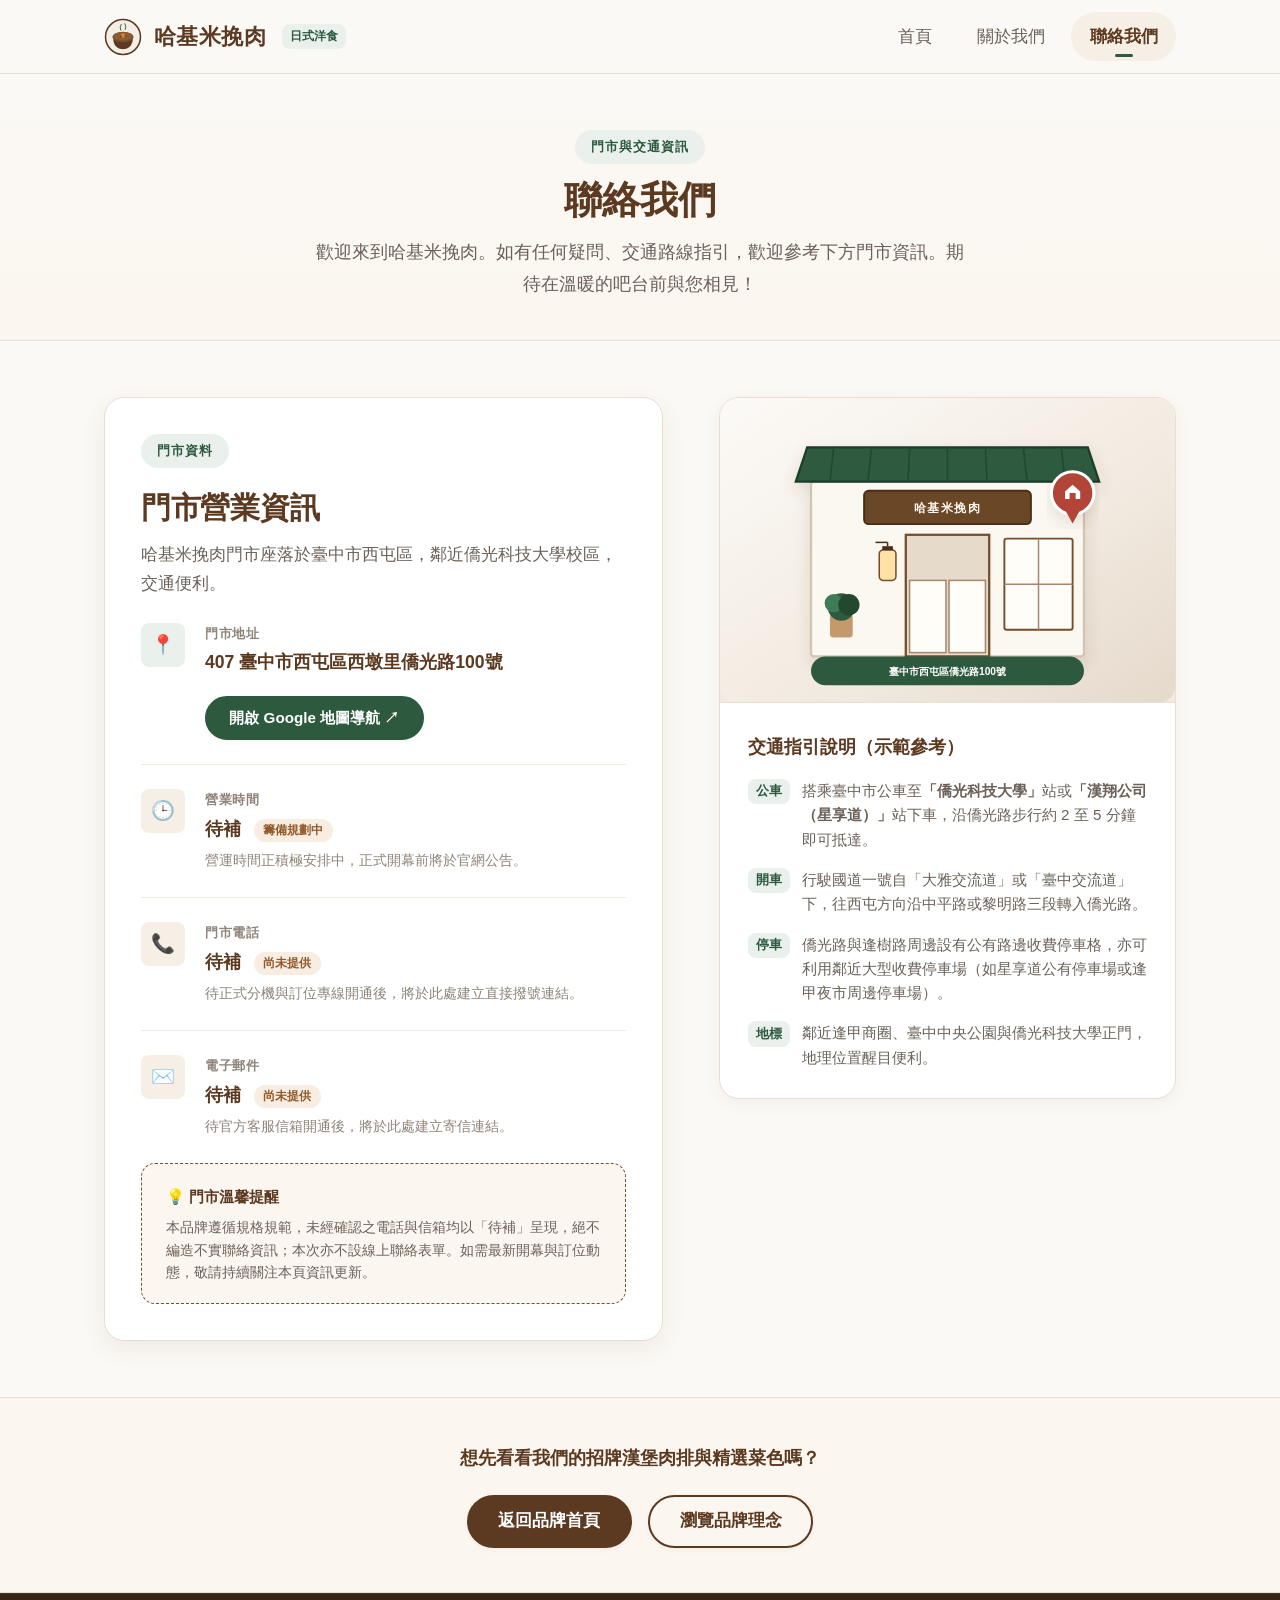
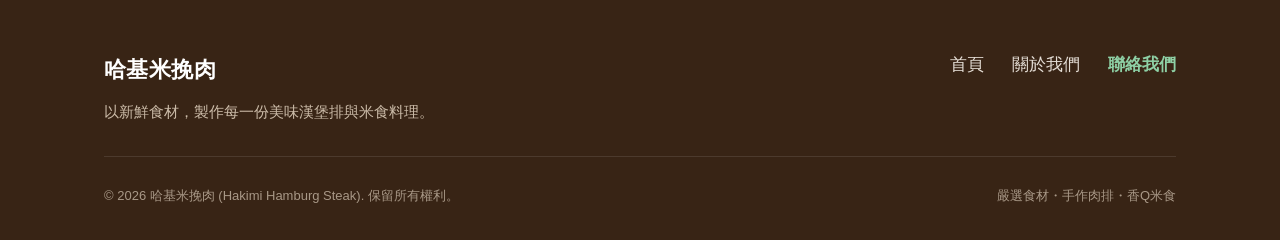
==== pages/contact.html @ 4207c97f "Add SVG assets, JavaScript functionality, and HTML pages for the Hakimi Hamburg Steak website - Crea" ====
<!DOCTYPE html>
<html lang="zh-Hant">
<head>
  <meta charset="UTF-8">
  <meta name="viewport" content="width=device-width, initial-scale=1.0">
  <meta name="description" content="聯絡哈基米挽肉｜門市地址位於407臺中市西屯區西墩里僑光路100號。提供Google地圖導航連結、大眾運輸與停車交通指引。歡迎蒞臨品嚐現烤手作漢堡排料理。">
  <title>聯絡我們｜哈基米挽肉 - 門市與交通資訊</title>
  <!-- 共用樣式表 -->
  <link rel="stylesheet" href="assets/css/site.css">
</head>
<body>

  <!-- 全站共用頂部導覽列 -->
  <header class="site-header">
    <div class="container header-container">
      <!-- 品牌標誌 (連回首頁) -->
      <a href="index.html" class="brand-logo" title="回哈基米挽肉首頁">
        <img src="assets/images/logo.svg" alt="哈基米挽肉品牌標誌" class="brand-icon">
        <span>哈基米挽肉</span>
        <span class="brand-badge">日式洋食</span>
      </a>

      <!-- 手機版展開 / 收合選單按鈕 -->
      <button type="button" class="nav-toggle" aria-label="開啟選單" aria-expanded="false" aria-controls="primary-nav">
        <span class="nav-toggle-bar"></span>
        <span class="nav-toggle-bar"></span>
        <span class="nav-toggle-bar"></span>
      </button>

      <!-- 導覽選單 (標示目前所在頁面：聯絡我們) -->
      <nav id="primary-nav" class="nav-menu" aria-label="主要導覽">
        <a href="index.html" class="nav-link">首頁</a>
        <a href="about.html" class="nav-link">關於我們</a>
        <a href="contact.html" class="nav-link active" aria-current="page">聯絡我們</a>
      </nav>
    </div>
  </header>

  <!-- 主要內容區 -->
  <main class="main-content">

    <!-- 1. 頁面標題與簡介 (Page Banner) -->
    <section class="page-banner">
      <div class="container">
        <span class="section-tag">門市與交通資訊</span>
        <h1 class="page-title">聯絡我們</h1>
        <p class="page-subtitle">
          歡迎來到哈基米挽肉。如有任何疑問、交通路線指引，歡迎參考下方門市資訊。期待在溫暖的吧台前與您相見！
        </p>
      </div>
    </section>

    <!-- 2. 聯絡資訊與交通導引版面 (Contact Layout) -->
    <section class="section">
      <div class="container">
        <div class="contact-layout">

          <!-- 左欄：官方門市資訊卡片 -->
          <div class="contact-card">
            <span class="section-tag">門市資料</span>
            <h2 class="section-title" style="margin-top: 0.5rem;">門市營業資訊</h2>
            <p class="section-desc">
              哈基米挽肉門市座落於臺中市西屯區，鄰近僑光科技大學校區，交通便利。
            </p>

            <div class="info-list">
              <!-- 地址 (含實際 Google 地圖連結) -->
              <div class="info-item">
                <div class="info-icon-wrapper green" aria-hidden="true">
                  📍
                </div>
                <div class="info-detail">
                  <div class="info-label">門市地址</div>
                  <div class="info-value">407 臺中市西屯區西墩里僑光路100號</div>
                  <div class="map-btn-wrapper">
                    <!-- 有實際地址後建立的 Google 地圖外部導航連結 -->
                    <a href="https://www.google.com/maps/search/?api=1&query=407臺中市西屯區西墩里僑光路100號" 
                       target="_blank" 
                       rel="noopener noreferrer" 
                       class="btn btn-secondary" 
                       style="font-size: 0.95rem; padding: 0.65rem 1.4rem;">
                      開啟 Google 地圖導航 ↗
                    </a>
                  </div>
                </div>
              </div>

              <!-- 營業時間 (依規定標示為待補，不編造資訊) -->
              <div class="info-item">
                <div class="info-icon-wrapper" aria-hidden="true">
                  🕒
                </div>
                <div class="info-detail">
                  <div class="info-label">營業時間</div>
                  <div class="info-value">
                    待補
                    <span class="info-status-tag">籌備規劃中</span>
                  </div>
                  <p style="font-size: 0.9rem; color: var(--color-text-light); margin-top: 0.35rem;">
                    營運時間正積極安排中，正式開幕前將於官網公告。
                  </p>
                </div>
              </div>

              <!-- 門市電話 (依規定標示為待補，不建撥號連結) -->
              <div class="info-item">
                <div class="info-icon-wrapper" aria-hidden="true">
                  📞
                </div>
                <div class="info-detail">
                  <div class="info-label">門市電話</div>
                  <div class="info-value">
                    待補
                    <span class="info-status-tag">尚未提供</span>
                  </div>
                  <p style="font-size: 0.9rem; color: var(--color-text-light); margin-top: 0.35rem;">
                    待正式分機與訂位專線開通後，將於此處建立直接撥號連結。
                  </p>
                </div>
              </div>

              <!-- 電子郵件 (依規定標示為待補，不建寄信連結) -->
              <div class="info-item">
                <div class="info-icon-wrapper" aria-hidden="true">
                  ✉️
                </div>
                <div class="info-detail">
                  <div class="info-label">電子郵件</div>
                  <div class="info-value">
                    待補
                    <span class="info-status-tag">尚未提供</span>
                  </div>
                  <p style="font-size: 0.9rem; color: var(--color-text-light); margin-top: 0.35rem;">
                    待官方客服信箱開通後，將於此處建立寄信連結。
                  </p>
                </div>
              </div>
            </div>

            <!-- 說明備註方塊 -->
            <div class="notice-box">
              <div class="notice-title">💡 門市溫馨提醒</div>
              <p class="notice-text">
                本品牌遵循規格規範，未經確認之電話與信箱均以「待補」呈現，絕不編造不實聯絡資訊；本次亦不設線上聯絡表單。如需最新開幕與訂位動態，敬請持續關注本頁資訊更新。
              </p>
            </div>
          </div>

          <!-- 右欄：門市地圖引導與周邊交通指引 -->
          <div class="guide-card">
            <div class="guide-media">
              <img src="assets/images/contact-store.svg" alt="哈基米挽肉門市外觀與地理位置示意圖" loading="lazy">
            </div>
            <div class="guide-body">
              <h4>交通指引說明（示範參考）</h4>
              <div class="guide-list">
                <div class="guide-item">
                  <span class="guide-item-badge">公車</span>
                  <div>
                    搭乘臺中市公車至<strong>「僑光科技大學」</strong>站或<strong>「漢翔公司（星享道）」</strong>站下車，沿僑光路步行約 2 至 5 分鐘即可抵達。
                  </div>
                </div>

                <div class="guide-item">
                  <span class="guide-item-badge">開車</span>
                  <div>
                    行駛國道一號自「大雅交流道」或「臺中交流道」下，往西屯方向沿中平路或黎明路三段轉入僑光路。
                  </div>
                </div>

                <div class="guide-item">
                  <span class="guide-item-badge">停車</span>
                  <div>
                    僑光路與逢樹路周邊設有公有路邊收費停車格，亦可利用鄰近大型收費停車場（如星享道公有停車場或逢甲夜市周邊停車場）。
                  </div>
                </div>

                <div class="guide-item">
                  <span class="guide-item-badge">地標</span>
                  <div>
                    鄰近逢甲商圈、臺中中央公園與僑光科技大學正門，地理位置醒目便利。
                  </div>
                </div>
              </div>
            </div>
          </div>

        </div>
      </div>
    </section>

    <!-- 3. 返回首頁與導向區塊 -->
    <section class="section-warm" style="text-align: center; padding: 2.75rem 1.5rem;">
      <div class="container">
        <p style="font-size: 1.15rem; color: var(--color-primary); font-weight: 600; margin-bottom: 1.25rem;">
          想先看看我們的招牌漢堡肉排與精選菜色嗎？
        </p>
        <div class="btn-group" style="justify-content: center;">
          <a href="index.html" class="btn btn-primary">返回品牌首頁</a>
          <a href="about.html" class="btn btn-outline">瀏覽品牌理念</a>
        </div>
      </div>
    </section>

  </main>

  <!-- 全站共用頁尾 -->
  <footer class="site-footer">
    <div class="container">
      <div class="footer-top">
        <div class="footer-brand">
          <div class="footer-brand-title">哈基米挽肉</div>
          <p class="footer-brand-slogan">以新鮮食材，製作每一份美味漢堡排與米食料理。</p>
        </div>
        <!-- 頁尾頁面連結 -->
        <nav class="footer-nav" aria-label="頁尾導覽">
          <a href="index.html" class="footer-nav-link">首頁</a>
          <a href="about.html" class="footer-nav-link">關於我們</a>
          <a href="contact.html" class="footer-nav-link active">聯絡我們</a>
        </nav>
      </div>
      <div class="footer-bottom">
        <p>© 2026 哈基米挽肉 (Hakimi Hamburg Steak). 保留所有權利。</p>
        <p>嚴選食材・手作肉排・香Q米食</p>
      </div>
    </div>
  </footer>

  <!-- 共用 JavaScript -->
  <script src="assets/js/site.js"></script>
</body>
</html>
---- pages/assets/css/site.css ----
/* ==========================================================================
   哈基米挽肉 品牌官方網站共用樣式表 (site.css)
   風格方向：溫暖、自然、簡潔、質感
   主配色：咖啡棕 (#5c3a21)、米白 (#fbf9f5 / #f5eee4)、深綠點綴 (#2d5a3f)
   ========================================================================== */

/* 1. CSS 變數系統與重設 */
:root {
  /* 品牌色彩變數 */
  --color-primary: #5c3a21;         /* 醇厚咖啡棕 - 主標題、重點強調 */
  --color-primary-dark: #3f2615;    /* 深咖啡棕 - Hover 與深底色 */
  --color-primary-light: #7b4f2e;   /* 淺咖啡棕 - 次要品牌元素 */
  --color-secondary: #2d5a3f;       /* 自然深綠 - 點綴、標籤、按鈕重點 */
  --color-secondary-hover: #21432e; /* 深綠 Hover */
  --color-secondary-soft: #eaf1ec;  /* 淺綠柔和底色 */
  
  /* 背景與表面層次 */
  --color-bg: #fbf9f5;              /* 溫暖米白主背景 */
  --color-surface: #ffffff;         /* 純白卡片表面 */
  --color-surface-warm: #f6efe6;    /* 溫暖米褐卡片底色 */
  --color-surface-soft: #fbf6ef;    /* 淺米色區塊底色 */

  /* 文字色彩 */
  --color-text-main: #2d2621;       /* 主要內文深灰褐，比純黑溫潤且對比高 */
  --color-text-muted: #6b6158;      /* 次要輔助文字、說明文字 */
  --color-text-light: #8e8378;      /* 備註與微小說明 */
  --color-text-on-dark: #ffffff;    /* 深底反白文字 */
  
  /* 邊框與裝飾線條 */
  --color-border: #e8ded3;          /* 卡片與分隔線細緻邊框 */
  --color-border-light: #f1eae2;    /* 淺淡分隔線 */

  /* 字體家族與大小尺度 */
  --font-family-base: -apple-system, BlinkMacSystemFont, "Segoe UI", "PingFang TC", "Noto Sans TC", "Microsoft JhengHei", "Heiti TC", sans-serif;
  --font-size-xs: 0.8125rem;        /* 13px */
  --font-size-sm: 0.9375rem;        /* 15px */
  --font-size-base: 1.0625rem;      /* 17px - 舒適閱讀字級 */
  --font-size-md: 1.25rem;          /* 20px */
  --font-size-lg: 1.5rem;           /* 24px */
  --font-size-xl: 1.875rem;         /* 30px */
  --font-size-xxl: 2.375rem;        /* 38px */
  --font-size-hero: 2.875rem;       /* 46px */

  /* 間距尺度 */
  --space-xs: 0.5rem;
  --space-sm: 0.75rem;
  --space-md: 1.25rem;
  --space-lg: 2rem;
  --space-xl: 3.5rem;
  --space-xxl: 5rem;

  /* 圓角與陰影 */
  --radius-sm: 8px;
  --radius-md: 14px;
  --radius-lg: 20px;
  --radius-full: 9999px;
  --shadow-subtle: 0 4px 18px rgba(92, 58, 33, 0.05);
  --shadow-card: 0 8px 24px rgba(92, 58, 33, 0.08);
  --shadow-hover: 0 14px 32px rgba(92, 58, 33, 0.12);

  /* 版面容器寬度 */
  --container-max-width: 1120px;
  --header-height: 74px;
  
  /* 動畫轉場 */
  --transition-fast: 0.2s ease;
  --transition-normal: 0.3s ease;
}

/* 全域盒模型與重設 */
*, *::before, *::after {
  box-sizing: border-box;
  margin: 0;
  padding: 0;
}

html {
  font-size: 16px;
  scroll-behavior: smooth;
  -webkit-text-size-adjust: 100%;
}

body {
  font-family: var(--font-family-base);
  font-size: var(--font-size-base);
  line-height: 1.75;
  color: var(--color-text-main);
  background-color: var(--color-bg);
  min-height: 100vh;
  display: flex;
  flex-direction: column;
  overflow-x: hidden;
}

/* 圖片與多媒體通用設定 */
img, svg {
  display: block;
  max-width: 100%;
  height: auto;
}

a {
  color: inherit;
  text-decoration: none;
  transition: color var(--transition-fast);
}

ul, ol {
  list-style: none;
}

button {
  font-family: inherit;
  border: none;
  background: none;
  cursor: pointer;
}

/* 2. 版面容器與排版元件 */
.container {
  width: 100%;
  max-width: var(--container-max-width);
  margin-left: auto;
  margin-right: auto;
  padding-left: 1.5rem;
  padding-right: 1.5rem;
}

.main-content {
  flex: 1 0 auto;
}

.section {
  padding-top: var(--space-xl);
  padding-bottom: var(--space-xl);
}

.section-warm {
  background-color: var(--color-surface-soft);
  border-top: 1px solid var(--color-border);
  border-bottom: 1px solid var(--color-border);
}

.section-header {
  text-align: center;
  max-width: 680px;
  margin: 0 auto var(--space-xl);
}

.section-tag {
  display: inline-block;
  font-size: var(--font-size-xs);
  font-weight: 700;
  color: var(--color-secondary);
  background-color: var(--color-secondary-soft);
  padding: 0.35rem 1rem;
  border-radius: var(--radius-full);
  letter-spacing: 0.08em;
  text-transform: uppercase;
  margin-bottom: var(--space-sm);
}

.section-title {
  font-size: var(--font-size-xl);
  color: var(--color-primary);
  font-weight: 700;
  line-height: 1.35;
  margin-bottom: var(--space-sm);
  letter-spacing: -0.01em;
}

.section-desc {
  font-size: var(--font-size-base);
  color: var(--color-text-muted);
  line-height: 1.7;
}

/* 3. 按鈕元件系統 (Buttons) */
.btn-group {
  display: flex;
  flex-wrap: wrap;
  gap: 1rem;
  align-items: center;
}

.btn {
  display: inline-flex;
  align-items: center;
  justify-content: center;
  padding: 0.85rem 1.85rem;
  font-size: var(--font-size-base);
  font-weight: 600;
  border-radius: var(--radius-full);
  text-align: center;
  cursor: pointer;
  transition: all var(--transition-normal);
  line-height: 1.3;
  box-shadow: 0 2px 6px rgba(0, 0, 0, 0.04);
}

.btn-primary {
  background-color: var(--color-primary);
  color: var(--color-text-on-dark);
  border: 2px solid var(--color-primary);
}

.btn-primary:hover,
.btn-primary:focus-visible {
  background-color: var(--color-primary-dark);
  border-color: var(--color-primary-dark);
  transform: translateY(-2px);
  box-shadow: var(--shadow-card);
}

.btn-secondary {
  background-color: var(--color-secondary);
  color: var(--color-text-on-dark);
  border: 2px solid var(--color-secondary);
}

.btn-secondary:hover,
.btn-secondary:focus-visible {
  background-color: var(--color-secondary-hover);
  border-color: var(--color-secondary-hover);
  transform: translateY(-2px);
  box-shadow: var(--shadow-card);
}

.btn-outline {
  background-color: transparent;
  color: var(--color-primary);
  border: 2px solid var(--color-primary);
}

.btn-outline:hover,
.btn-outline:focus-visible {
  background-color: var(--color-primary);
  color: var(--color-text-on-dark);
  transform: translateY(-2px);
}

/* 4. 網站頂部導覽列 (Site Header & Navigation) */
.site-header {
  position: sticky;
  top: 0;
  z-index: 1000;
  background-color: rgba(251, 249, 245, 0.96);
  backdrop-filter: blur(10px);
  -webkit-backdrop-filter: blur(10px);
  border-bottom: 1px solid var(--color-border);
  height: var(--header-height);
  transition: background-color var(--transition-normal), box-shadow var(--transition-normal);
}

.site-header.scrolled {
  box-shadow: var(--shadow-subtle);
}

.header-container {
  display: flex;
  align-items: center;
  justify-content: space-between;
  height: 100%;
}

/* 品牌標誌 */
.brand-logo {
  display: flex;
  align-items: center;
  gap: 0.75rem;
  font-weight: 700;
  font-size: 1.35rem;
  color: var(--color-primary);
  letter-spacing: 0.02em;
}

.brand-icon {
  width: 38px;
  height: 38px;
  border-radius: var(--radius-sm);
  flex-shrink: 0;
}

.brand-badge {
  font-size: 0.75rem;
  font-weight: 600;
  color: var(--color-secondary);
  background-color: var(--color-secondary-soft);
  padding: 0.15rem 0.5rem;
  border-radius: var(--radius-sm);
  margin-left: 0.25rem;
  letter-spacing: normal;
}

/* 電腦版導覽選單 */
.nav-menu {
  display: flex;
  align-items: center;
  gap: 0.5rem;
}

.nav-link {
  display: inline-block;
  padding: 0.6rem 1.15rem;
  font-size: var(--font-size-base);
  font-weight: 500;
  color: var(--color-text-muted);
  border-radius: var(--radius-full);
  position: relative;
  transition: all var(--transition-fast);
}

.nav-link:hover {
  color: var(--color-primary);
  background-color: rgba(92, 58, 33, 0.05);
}

/* 標示目前所在頁面 (Active State) */
.nav-link.active {
  color: var(--color-primary);
  font-weight: 700;
  background-color: var(--color-surface-warm);
}

.nav-link.active::after {
  content: "";
  position: absolute;
  bottom: 4px;
  left: 50%;
  transform: translateX(-50%);
  width: 18px;
  height: 2.5px;
  background-color: var(--color-secondary);
  border-radius: 2px;
}

/* 手機版選單切換按鈕 (Hamburger Button) */
.nav-toggle {
  display: none;
  width: 44px;
  height: 44px;
  padding: 10px 8px;
  flex-direction: column;
  justify-content: space-around;
  align-items: center;
  border-radius: var(--radius-sm);
  background-color: transparent;
  transition: background-color var(--transition-fast);
}

.nav-toggle:hover,
.nav-toggle:focus-visible {
  background-color: rgba(92, 58, 33, 0.08);
}

.nav-toggle-bar {
  width: 24px;
  height: 2.5px;
  background-color: var(--color-primary);
  border-radius: 2px;
  transition: all var(--transition-normal);
}

/* 選單開啟時的漢堡變形動畫 */
.nav-toggle.open .nav-toggle-bar:nth-child(1) {
  transform: translateY(7px) rotate(45deg);
}
.nav-toggle.open .nav-toggle-bar:nth-child(2) {
  opacity: 0;
  transform: scaleX(0);
}
.nav-toggle.open .nav-toggle-bar:nth-child(3) {
  transform: translateY(-7px) rotate(-45deg);
}

/* 5. 首頁專屬樣式 (index.html) */
/* Hero 主視覺區 */
.hero-section {
  padding-top: var(--space-xl);
  padding-bottom: var(--space-xl);
  background: linear-gradient(180deg, var(--color-bg) 0%, #f4ece2 100%);
  border-bottom: 1px solid var(--color-border);
}

.hero-grid {
  display: grid;
  grid-template-columns: 1fr 1fr;
  gap: var(--space-xl);
  align-items: center;
}

.hero-content {
  display: flex;
  flex-direction: column;
  gap: 1.25rem;
}

.hero-title {
  font-size: var(--font-size-hero);
  color: var(--color-primary);
  font-weight: 800;
  line-height: 1.25;
  letter-spacing: -0.02em;
}

.hero-subtitle {
  font-size: 1.15rem;
  color: var(--color-text-muted);
  line-height: 1.75;
}

.hero-media {
  position: relative;
  border-radius: var(--radius-lg);
  overflow: hidden;
  box-shadow: var(--shadow-card);
  border: 1px solid var(--color-border);
  background-color: #fbf9f5;
  transition: transform var(--transition-normal), box-shadow var(--transition-normal);
}

.hero-media:hover {
  transform: translateY(-4px);
  box-shadow: var(--shadow-hover);
}

/* 品牌簡介區塊 (Intro) */
.intro-grid {
  display: grid;
  grid-template-columns: 1fr 1fr;
  gap: var(--space-xl);
  align-items: center;
}

.intro-card {
  background-color: var(--color-surface);
  border: 1px solid var(--color-border);
  border-radius: var(--radius-lg);
  padding: var(--space-lg);
  box-shadow: var(--shadow-subtle);
}

.intro-highlight-box {
  background-color: var(--color-surface-warm);
  border-left: 4px solid var(--color-secondary);
  padding: 1.25rem 1.5rem;
  border-radius: 0 var(--radius-md) var(--radius-md) 0;
  margin-top: 1.25rem;
}

.intro-highlight-text {
  font-size: 1.05rem;
  font-weight: 600;
  color: var(--color-primary);
  line-height: 1.6;
}

/* 三項特色卡片區 (Features) */
.features-grid {
  display: grid;
  grid-template-columns: repeat(3, 1fr);
  gap: 1.75rem;
}

.feature-card {
  background-color: var(--color-surface);
  border: 1px solid var(--color-border);
  border-radius: var(--radius-md);
  overflow: hidden;
  box-shadow: var(--shadow-subtle);
  display: flex;
  flex-direction: column;
  transition: transform var(--transition-normal), box-shadow var(--transition-normal);
}

.feature-card:hover {
  transform: translateY(-6px);
  box-shadow: var(--shadow-hover);
  border-color: var(--color-primary-light);
}

.feature-img-wrapper {
  width: 100%;
  aspect-ratio: 4 / 3;
  overflow: hidden;
  background-color: #f2e9de;
}

.feature-img-wrapper img {
  width: 100%;
  height: 100%;
  object-fit: cover;
  transition: transform 0.5s ease;
}

.feature-card:hover .feature-img-wrapper img {
  transform: scale(1.04);
}

.feature-body {
  padding: 1.75rem 1.5rem;
  display: flex;
  flex-direction: column;
  flex: 1;
}

.feature-badge {
  align-self: flex-start;
  font-size: 0.75rem;
  font-weight: 700;
  color: var(--color-secondary);
  background-color: var(--color-secondary-soft);
  padding: 0.2rem 0.6rem;
  border-radius: var(--radius-full);
  margin-bottom: 0.75rem;
}

.feature-title {
  font-size: 1.25rem;
  color: var(--color-primary);
  font-weight: 700;
  margin-bottom: 0.75rem;
  line-height: 1.4;
}

.feature-desc {
  font-size: 0.975rem;
  color: var(--color-text-muted);
  line-height: 1.7;
}

/* 品牌標語橫幅區 (Slogan Banner) */
.slogan-banner {
  background-color: var(--color-primary);
  color: var(--color-text-on-dark);
  text-align: center;
  padding: var(--space-xl) 1.5rem;
  background-image: radial-gradient(circle at 50% 50%, rgba(255, 255, 255, 0.08) 0%, transparent 70%);
}

.slogan-tag {
  color: #d1beac;
  font-size: var(--font-size-sm);
  font-weight: 600;
  letter-spacing: 0.1em;
  margin-bottom: 0.75rem;
}

.slogan-title {
  font-size: var(--font-size-xl);
  font-weight: 700;
  margin-bottom: 1.25rem;
  line-height: 1.4;
  color: #fffaf4;
}

/* 6. 關於我們專屬樣式 (about.html) */
/* 頁面標題通用橫幅 */
.page-banner {
  padding: var(--space-xl) 0 2.5rem;
  text-align: center;
  background: linear-gradient(180deg, var(--color-bg) 0%, var(--color-surface-soft) 100%);
  border-bottom: 1px solid var(--color-border);
}

.page-title {
  font-size: var(--font-size-xxl);
  color: var(--color-primary);
  font-weight: 800;
  line-height: 1.3;
  margin-bottom: 0.75rem;
}

.page-subtitle {
  font-size: 1.125rem;
  color: var(--color-text-muted);
  max-width: 650px;
  margin: 0 auto;
}

/* 品牌故事雙欄排版 */
.story-grid {
  display: grid;
  grid-template-columns: 1fr 1fr;
  gap: var(--space-xl);
  align-items: center;
}

.story-media {
  border-radius: var(--radius-lg);
  overflow: hidden;
  box-shadow: var(--shadow-card);
  border: 1px solid var(--color-border);
}

.story-content h3 {
  font-size: var(--font-size-lg);
  color: var(--color-primary);
  margin-bottom: 1rem;
  font-weight: 700;
}

.story-content p {
  color: var(--color-text-muted);
  margin-bottom: 1.25rem;
  line-height: 1.8;
}

/* 經營理念三卡片 */
.principles-grid {
  display: grid;
  grid-template-columns: repeat(3, 1fr);
  gap: 1.75rem;
}

.principle-card {
  background-color: var(--color-surface);
  border: 1px solid var(--color-border);
  border-radius: var(--radius-md);
  padding: 2rem 1.75rem;
  box-shadow: var(--shadow-subtle);
  position: relative;
  transition: transform var(--transition-normal), box-shadow var(--transition-normal);
}

.principle-card:hover {
  transform: translateY(-4px);
  box-shadow: var(--shadow-hover);
  border-color: var(--color-secondary);
}

.principle-number {
  font-size: 2.25rem;
  font-weight: 800;
  color: var(--color-secondary);
  line-height: 1;
  margin-bottom: 1rem;
  opacity: 0.85;
}

.principle-title {
  font-size: 1.2rem;
  color: var(--color-primary);
  font-weight: 700;
  margin-bottom: 0.75rem;
}

.principle-desc {
  font-size: 0.95rem;
  color: var(--color-text-muted);
  line-height: 1.7;
}

/* 環境介紹 */
.environment-box {
  background-color: var(--color-surface);
  border: 1px solid var(--color-border);
  border-radius: var(--radius-lg);
  overflow: hidden;
  box-shadow: var(--shadow-card);
  display: grid;
  grid-template-columns: 1fr 1fr;
}

.environment-media {
  min-height: 340px;
  background-color: #2d231c;
}

.environment-media img {
  width: 100%;
  height: 100%;
  object-fit: cover;
}

.environment-content {
  padding: 2.5rem;
  display: flex;
  flex-direction: column;
  justify-content: center;
}

.environment-content h3 {
  font-size: var(--font-size-lg);
  color: var(--color-primary);
  font-weight: 700;
  margin-bottom: 1rem;
  line-height: 1.4;
}

.environment-content p {
  color: var(--color-text-muted);
  line-height: 1.8;
  margin-bottom: 1.5rem;
}

/* 7. 聯絡我們專屬樣式 (contact.html) */
.contact-layout {
  display: grid;
  grid-template-columns: 1.1fr 0.9fr;
  gap: var(--space-xl);
  align-items: start;
}

.contact-card {
  background-color: var(--color-surface);
  border: 1px solid var(--color-border);
  border-radius: var(--radius-lg);
  padding: 2.25rem;
  box-shadow: var(--shadow-card);
}

.info-list {
  display: flex;
  flex-direction: column;
  gap: 1.5rem;
  margin-top: 1.5rem;
}

.info-item {
  display: flex;
  align-items: flex-start;
  gap: 1.25rem;
  padding-bottom: 1.5rem;
  border-bottom: 1px solid var(--color-border-light);
}

.info-item:last-child {
  padding-bottom: 0;
  border-bottom: none;
}

.info-icon-wrapper {
  width: 44px;
  height: 44px;
  border-radius: var(--radius-sm);
  background-color: var(--color-surface-warm);
  color: var(--color-primary);
  display: flex;
  align-items: center;
  justify-content: center;
  flex-shrink: 0;
  font-size: 1.2rem;
}

.info-icon-wrapper.green {
  background-color: var(--color-secondary-soft);
  color: var(--color-secondary);
}

.info-detail {
  flex: 1;
}

.info-label {
  font-size: var(--font-size-xs);
  font-weight: 700;
  color: var(--color-text-light);
  letter-spacing: 0.05em;
  text-transform: uppercase;
  margin-bottom: 0.25rem;
}

.info-value {
  font-size: 1.1rem;
  font-weight: 600;
  color: var(--color-primary);
  line-height: 1.5;
}

.info-status-tag {
  display: inline-block;
  font-size: 0.75rem;
  font-weight: 600;
  color: #925828;
  background-color: #f7ede2;
  padding: 0.15rem 0.6rem;
  border-radius: var(--radius-full);
  margin-left: 0.5rem;
  vertical-align: middle;
}

.map-btn-wrapper {
  margin-top: 1.25rem;
}

/* 交通指引卡片與側欄 */
.guide-card {
  background-color: var(--color-surface);
  border: 1px solid var(--color-border);
  border-radius: var(--radius-lg);
  overflow: hidden;
  box-shadow: var(--shadow-subtle);
  display: flex;
  flex-direction: column;
}

.guide-media {
  background-color: #f2eae0;
  border-bottom: 1px solid var(--color-border);
}

.guide-body {
  padding: 1.75rem;
}

.guide-body h4 {
  font-size: 1.15rem;
  color: var(--color-primary);
  font-weight: 700;
  margin-bottom: 1rem;
}

.guide-list {
  display: flex;
  flex-direction: column;
  gap: 1rem;
}

.guide-item {
  display: flex;
  gap: 0.75rem;
  font-size: 0.95rem;
  color: var(--color-text-muted);
  line-height: 1.6;
}

.guide-item-badge {
  font-weight: 700;
  color: var(--color-secondary);
  background-color: var(--color-secondary-soft);
  padding: 0.15rem 0.5rem;
  border-radius: var(--radius-sm);
  font-size: 0.8rem;
  height: fit-content;
  flex-shrink: 0;
}

.notice-box {
  background-color: var(--color-surface-soft);
  border: 1px dashed var(--color-primary-light);
  border-radius: var(--radius-md);
  padding: 1.25rem 1.5rem;
  margin-top: 1.5rem;
}

.notice-title {
  font-weight: 700;
  color: var(--color-primary);
  font-size: 0.95rem;
  margin-bottom: 0.35rem;
}

.notice-text {
  font-size: 0.875rem;
  color: var(--color-text-muted);
  line-height: 1.6;
}

/* 8. 網站頁尾 (Site Footer) */
.site-footer {
  background-color: #382415;
  color: #dfd5cb;
  border-top: 1px solid #4a3422;
  padding-top: var(--space-xl);
  padding-bottom: var(--space-lg);
  margin-top: auto;
}

.footer-top {
  display: flex;
  justify-content: space-between;
  align-items: flex-start;
  flex-wrap: wrap;
  gap: 2rem;
  padding-bottom: 2rem;
  border-bottom: 1px solid rgba(255, 255, 255, 0.1);
}

.footer-brand {
  max-width: 420px;
}

.footer-brand-title {
  font-size: 1.4rem;
  font-weight: 700;
  color: #ffffff;
  margin-bottom: 0.6rem;
  letter-spacing: 0.02em;
}

.footer-brand-slogan {
  font-size: 0.95rem;
  color: #cbbba8;
  line-height: 1.65;
}

.footer-nav {
  display: flex;
  gap: 1.75rem;
  align-items: center;
  flex-wrap: wrap;
}

.footer-nav-link {
  font-size: var(--font-size-base);
  font-weight: 500;
  color: #e5ded6;
  transition: color var(--transition-fast);
}

.footer-nav-link:hover,
.footer-nav-link:focus-visible {
  color: #ffffff;
  text-decoration: underline;
}

.footer-nav-link.active {
  color: #8ed0a5;
  font-weight: 700;
}

.footer-bottom {
  padding-top: 1.75rem;
  display: flex;
  justify-content: space-between;
  align-items: center;
  flex-wrap: wrap;
  gap: 1rem;
  font-size: var(--font-size-xs);
  color: #a89887;
}

/* 9. 響應式斷點設計 (Responsive Media Queries) */
@media (max-width: 992px) {
  :root {
    --font-size-hero: 2.375rem;
    --font-size-xxl: 2rem;
    --space-xl: 2.75rem;
  }

  .features-grid,
  .principles-grid {
    grid-template-columns: repeat(2, 1fr);
  }

  .environment-box {
    grid-template-columns: 1fr;
  }

  .environment-media {
    min-height: 260px;
  }

  .contact-layout {
    grid-template-columns: 1fr;
  }
}

@media (max-width: 768px) {
  :root {
    --font-size-hero: 2rem;
    --font-size-xl: 1.5rem;
    --header-height: 66px;
    --space-xl: 2.25rem;
  }

  /* 手機版導覽列切換 */
  .nav-toggle {
    display: flex;
  }

  .nav-menu {
    position: fixed;
    top: var(--header-height);
    left: 0;
    right: 0;
    background-color: rgba(251, 249, 245, 0.98);
    backdrop-filter: blur(12px);
    -webkit-backdrop-filter: blur(12px);
    flex-direction: column;
    align-items: stretch;
    padding: 1.5rem;
    gap: 0.75rem;
    border-bottom: 1px solid var(--color-border);
    box-shadow: 0 12px 30px rgba(0, 0, 0, 0.1);
    transform: translateY(-100%);
    opacity: 0;
    pointer-events: none;
    transition: transform 0.3s cubic-bezier(0.16, 1, 0.3, 1), opacity 0.25s ease;
    z-index: 999;
  }

  .nav-menu.open {
    transform: translateY(0);
    opacity: 1;
    pointer-events: auto;
  }

  .nav-link {
    padding: 0.9rem 1.25rem;
    font-size: 1.1rem;
    text-align: center;
    border-radius: var(--radius-md);
  }

  .nav-link.active::after {
    display: none;
  }

  /* 網格改為單欄排版 */
  .hero-grid,
  .intro-grid,
  .story-grid {
    grid-template-columns: 1fr;
    gap: 2rem;
  }

  .hero-media {
    order: -1; /* 在手機上讓美味視覺優先呈現 */
  }

  .features-grid,
  .principles-grid {
    grid-template-columns: 1fr;
  }

  .footer-top {
    flex-direction: column;
    align-items: flex-start;
  }

  .footer-nav {
    flex-direction: column;
    align-items: flex-start;
    gap: 1rem;
  }

  .footer-bottom {
    flex-direction: column;
    align-items: flex-start;
    gap: 0.5rem;
  }
}

/* 無障礙焦點樣式 */
:focus-visible {
  outline: 3px solid var(--color-secondary);
  outline-offset: 3px;
}
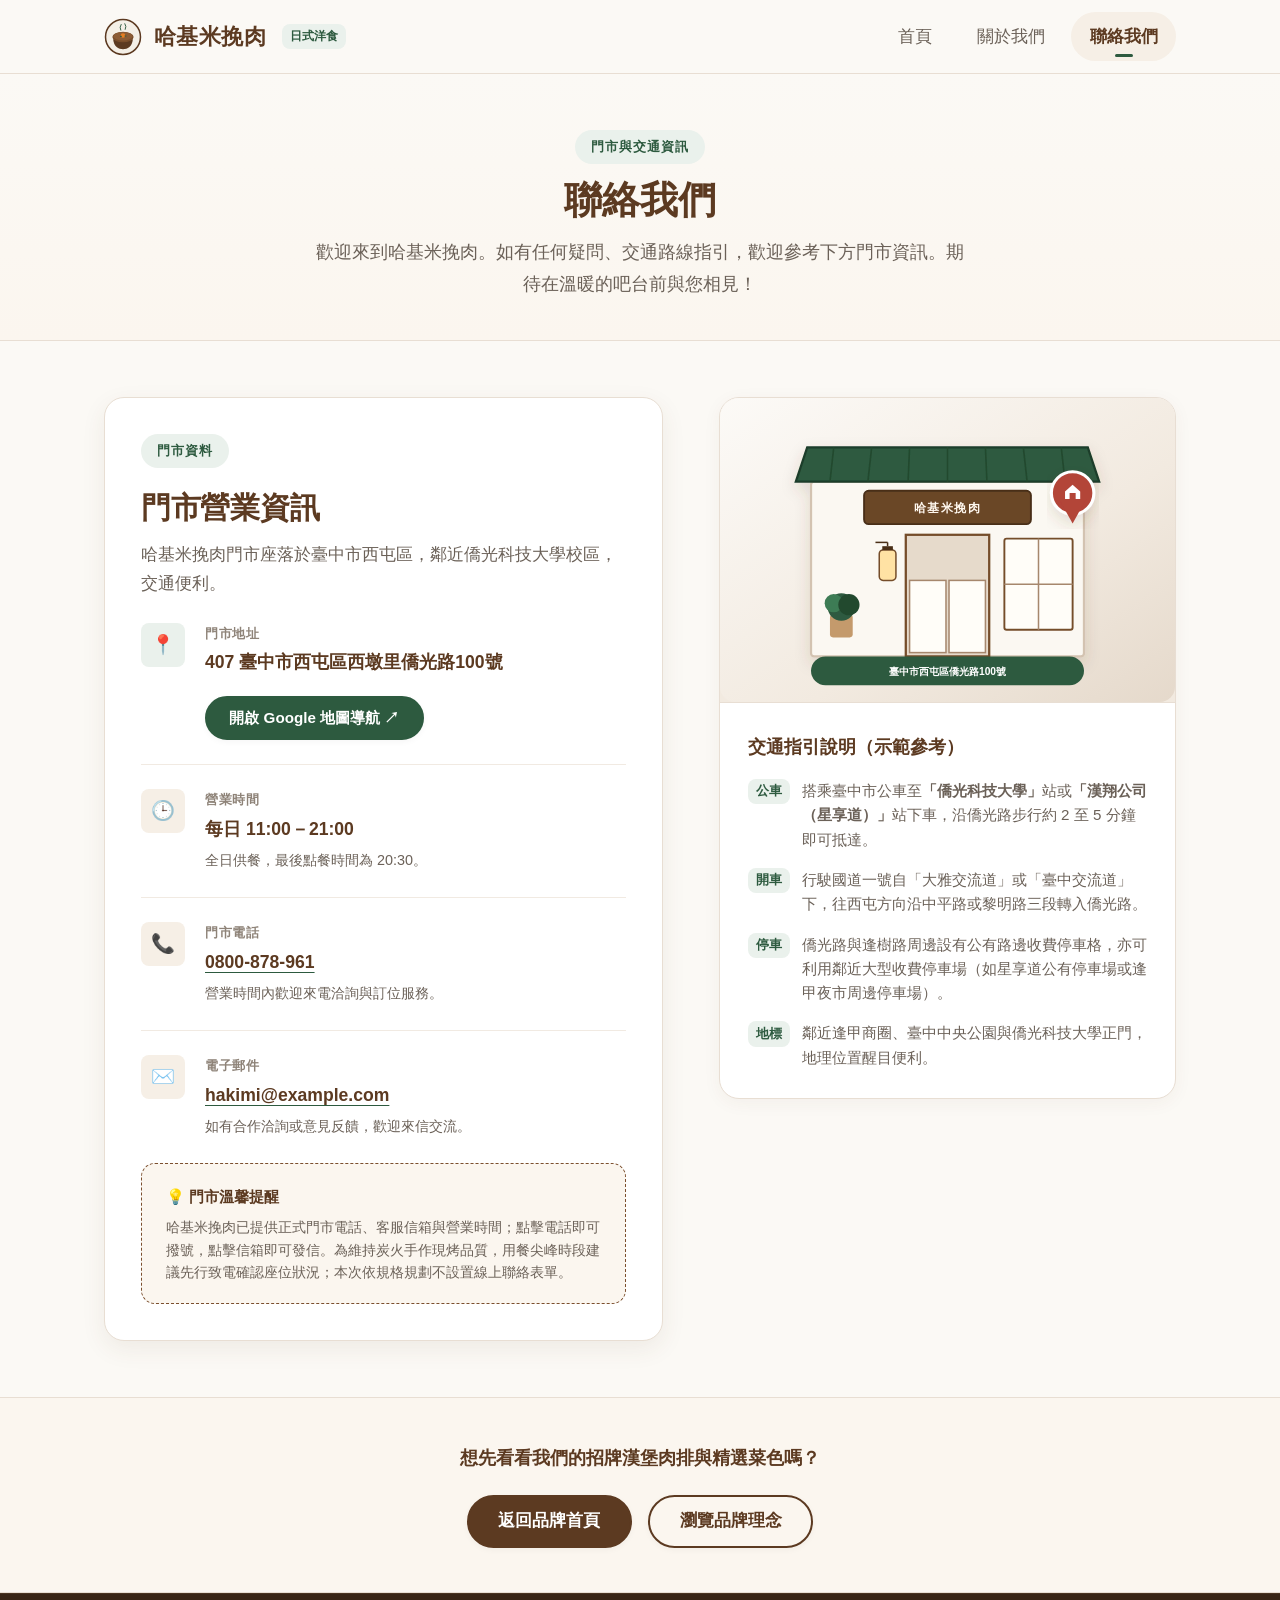
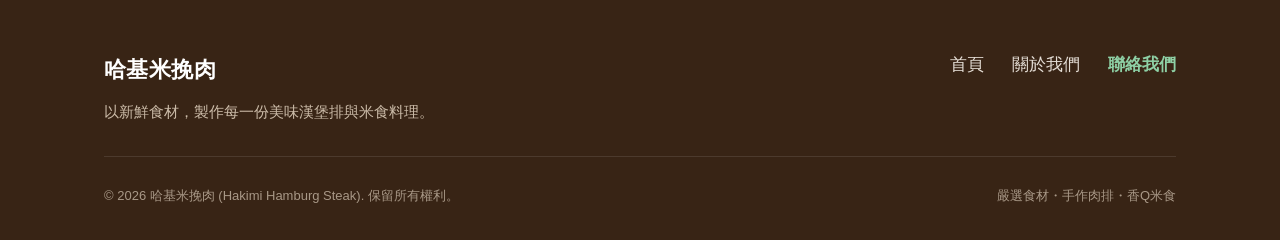
==== commit a211b108: "更新聯絡頁面資訊，新增撥號與寄信連結，調整營業時間與說明" ====
--- a/pages/contact.html
+++ b/pages/contact.html
@@ -85,24 +85,21 @@
                 </div>
               </div>
 
-              <!-- 營業時間 (依規定標示為待補，不編造資訊) -->
+              <!-- 營業時間 (依規格更新為：每日 11:00－21:00) -->
               <div class="info-item">
                 <div class="info-icon-wrapper" aria-hidden="true">
                   🕒
                 </div>
                 <div class="info-detail">
                   <div class="info-label">營業時間</div>
-                  <div class="info-value">
-                    待補
-                    <span class="info-status-tag">籌備規劃中</span>
-                  </div>
-                  <p style="font-size: 0.9rem; color: var(--color-text-light); margin-top: 0.35rem;">
-                    營運時間正積極安排中，正式開幕前將於官網公告。
+                  <div class="info-value">每日 11:00－21:00</div>
+                  <p style="font-size: 0.9rem; color: var(--color-text-muted); margin-top: 0.35rem;">
+                    全日供餐，最後點餐時間為 20:30。
                   </p>
                 </div>
               </div>
 
-              <!-- 門市電話 (依規定標示為待補，不建撥號連結) -->
+              <!-- 門市電話 (依規格建立撥號連結) -->
               <div class="info-item">
                 <div class="info-icon-wrapper" aria-hidden="true">
                   📞
@@ -110,16 +107,15 @@
                 <div class="info-detail">
                   <div class="info-label">門市電話</div>
                   <div class="info-value">
-                    待補
-                    <span class="info-status-tag">尚未提供</span>
-                  </div>
-                  <p style="font-size: 0.9rem; color: var(--color-text-light); margin-top: 0.35rem;">
-                    待正式分機與訂位專線開通後，將於此處建立直接撥號連結。
+                    <a href="tel:0800-878-961" class="contact-link" title="撥打門市電話：0800-878-961">0800-878-961</a>
+                  </div>
+                  <p style="font-size: 0.9rem; color: var(--color-text-muted); margin-top: 0.35rem;">
+                    營業時間內歡迎來電洽詢與訂位服務。
                   </p>
                 </div>
               </div>
 
-              <!-- 電子郵件 (依規定標示為待補，不建寄信連結) -->
+              <!-- 電子郵件 (依規格建立寄信連結) -->
               <div class="info-item">
                 <div class="info-icon-wrapper" aria-hidden="true">
                   ✉️
@@ -127,11 +123,10 @@
                 <div class="info-detail">
                   <div class="info-label">電子郵件</div>
                   <div class="info-value">
-                    待補
-                    <span class="info-status-tag">尚未提供</span>
-                  </div>
-                  <p style="font-size: 0.9rem; color: var(--color-text-light); margin-top: 0.35rem;">
-                    待官方客服信箱開通後，將於此處建立寄信連結。
+                    <a href="mailto:hakimi@example.com" class="contact-link" title="寄信至客服信箱：hakimi@example.com">hakimi@example.com</a>
+                  </div>
+                  <p style="font-size: 0.9rem; color: var(--color-text-muted); margin-top: 0.35rem;">
+                    如有合作洽詢或意見反饋，歡迎來信交流。
                   </p>
                 </div>
               </div>
@@ -141,7 +136,7 @@
             <div class="notice-box">
               <div class="notice-title">💡 門市溫馨提醒</div>
               <p class="notice-text">
-                本品牌遵循規格規範，未經確認之電話與信箱均以「待補」呈現，絕不編造不實聯絡資訊；本次亦不設線上聯絡表單。如需最新開幕與訂位動態，敬請持續關注本頁資訊更新。
+                哈基米挽肉已提供正式門市電話、客服信箱與營業時間；點擊電話即可撥號，點擊信箱即可發信。為維持炭火手作現烤品質，用餐尖峰時段建議先行致電確認座位狀況；本次依規格規劃不設置線上聯絡表單。
               </p>
             </div>
           </div>
--- a/pages/assets/css/site.css
+++ b/pages/assets/css/site.css
@@ -766,6 +766,20 @@
   font-weight: 600;
   color: var(--color-primary);
   line-height: 1.5;
+}
+
+.contact-link {
+  color: var(--color-primary);
+  text-decoration: underline;
+  text-underline-offset: 4px;
+  text-decoration-color: var(--color-secondary);
+  transition: color var(--transition-fast), text-decoration-color var(--transition-fast);
+}
+
+.contact-link:hover,
+.contact-link:focus-visible {
+  color: var(--color-secondary);
+  text-decoration-color: var(--color-secondary-hover);
 }
 
 .info-status-tag {
